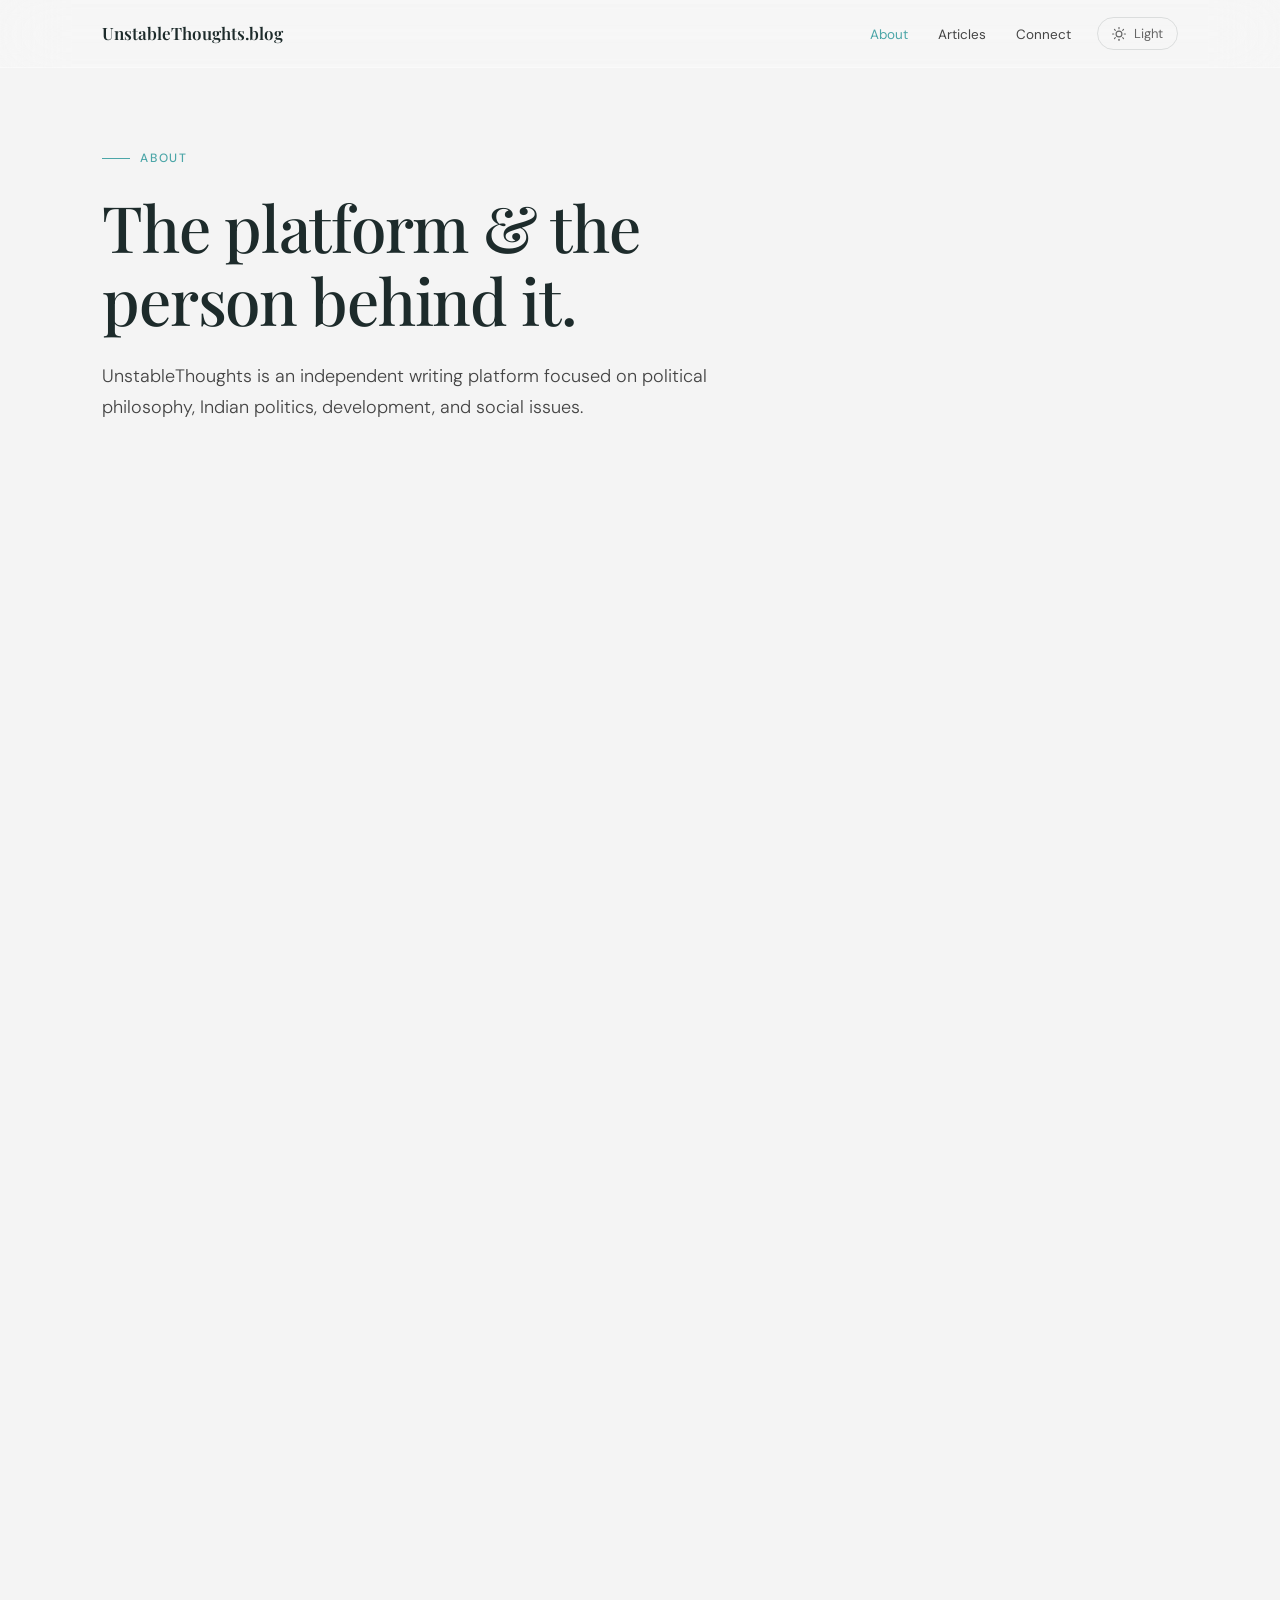
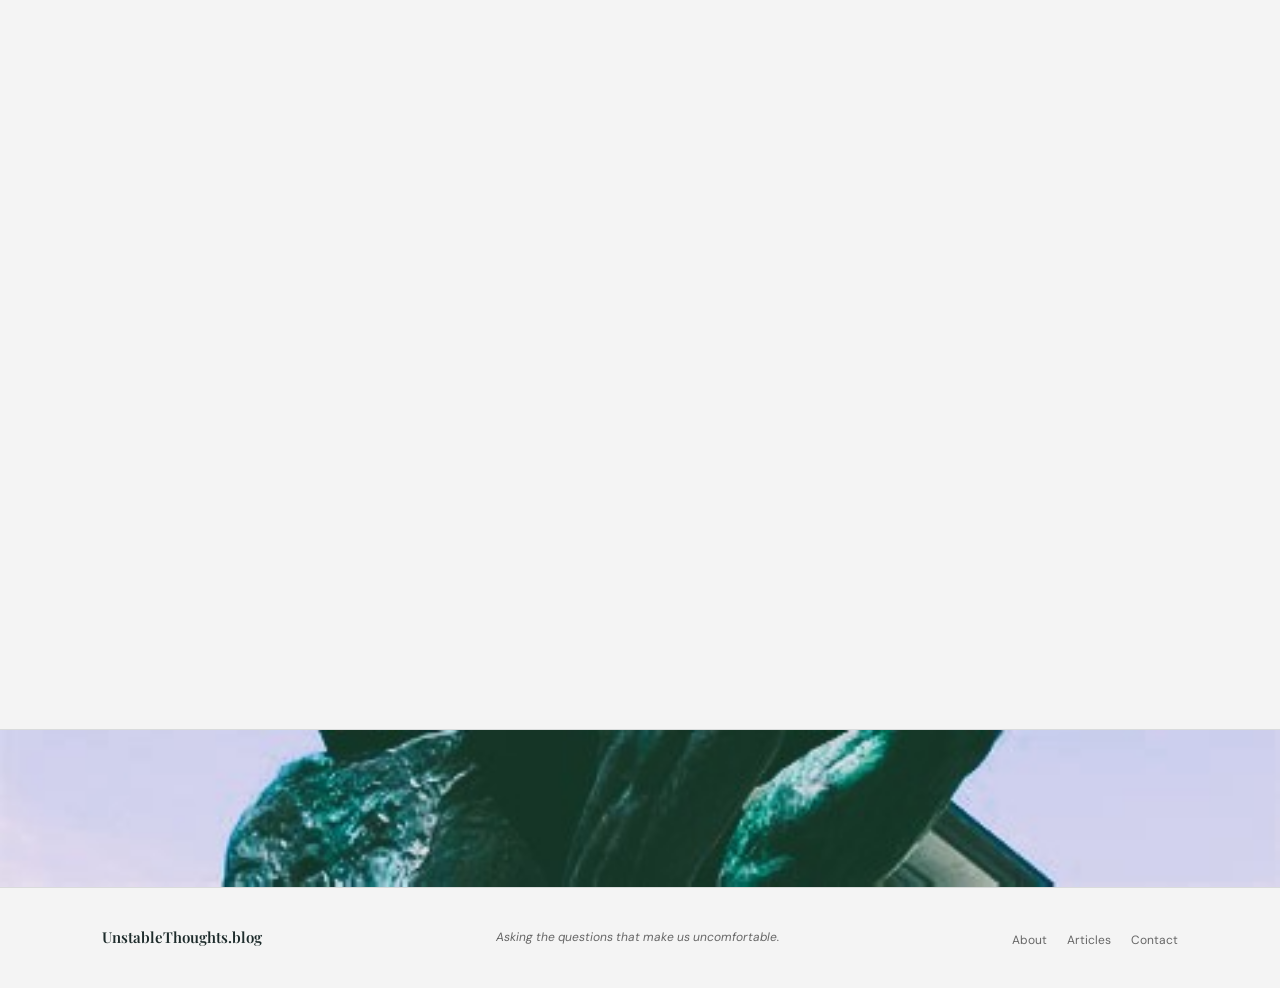
==== About-Untablethoughts-and-Author.html @ d15eb925 "Update About-Untablethoughts-and-Author.html" ====
<!DOCTYPE html>
<html lang="en" data-theme="light">
<head>
<meta charset="UTF-8">
<meta name="viewport" content="width=device-width, initial-scale=1.0">
<title>About — UnstableThoughts.blog</title>
<meta name="description" content="About UnstableThoughts — an independent writing platform focused on political philosophy, Indian politics, development, and social issues.">

<link rel="icon" href="logo.png" type="image/png">
<link rel="canonical" href="https://unstablethoughts.blog/About-Untablethoughts-and-Author" />

<link rel="preconnect" href="https://fonts.googleapis.com">
<link rel="preconnect" href="https://fonts.gstatic.com" crossorigin>
<link href="https://fonts.googleapis.com/css2?family=Playfair+Display:ital,wght@0,400;0,500;0,600;0,700;1,400;1,500&family=DM+Sans:wght@300;400;500&display=swap" rel="stylesheet">

<style>

/* ════════════════════════════════════════
   THEME VARIABLES
════════════════════════════════════════ */
:root, [data-theme="light"] {
  --bg:              #f4f4f4;
  --bg-nav:          rgba(255,255,255,0.2);
  --bg-nav-scrolled: rgba(15,30,30,0.85);
  --surface:         #ffffff;
  --surface2:        #eeeae3;
  --border:          rgba(255,255,255,0.4);
  --border-solid:    rgba(29,43,43,0.12);
  --text:            #1d2b2b;
  --text-mid:        #444;
  --text-muted:      #666;
  --article-text:    #2b3a3a;
  --toggle-bg:       #1d2b2b;
  --toggle-color:    #f4f4f4;
  --teal:            #4ca6a8;
  --teal-dim:        rgba(76,166,168,0.12);
  --card-bg:         #ffffff;
  --transition:      0.4s ease;
}

[data-theme="dark"] {
  --bg:              #0f1e1e;
  --bg-nav:          rgba(15,30,30,0.4);
  --bg-nav-scrolled: rgba(5,10,10,0.92);
  --surface:         #1a2e2e;
  --surface2:        #162525;
  --border:          rgba(255,255,255,0.08);
  --border-solid:    rgba(255,255,255,0.1);
  --text:            #e8e0d0;
  --text-mid:        #b0a898;
  --text-muted:      #8a9a9a;
  --article-text:    #d4ccc0;
  --toggle-bg:       #e8e0d0;
  --toggle-color:    #0f1e1e;
  --teal:            #5bbfc1;
  --teal-dim:        rgba(91,191,193,0.1);
  --card-bg:         #1a2e2e;
  --transition:      0.4s ease;
}

/* ════════════════════════════════════════
   RESET & BASE
════════════════════════════════════════ */
*, *::before, *::after { margin: 0; padding: 0; box-sizing: border-box; }
html { scroll-behavior: smooth; }

body {
  font-family: 'Playfair Display', Georgia, serif;
  background: var(--bg);
  color: var(--text);
  line-height: 1.8;
  transition: background var(--transition), color var(--transition);
  -webkit-font-smoothing: antialiased;
}

/* ════════════════════════════════════════
   HEADER
════════════════════════════════════════ */
header {
  width: 100%;
  padding: 0 8%;
  height: 68px;
  display: flex;
  justify-content: space-between;
  align-items: center;
  position: fixed;
  top: 0; left: 0;
  z-index: 1000;
  background: var(--bg-nav);
  backdrop-filter: blur(30px);
  -webkit-backdrop-filter: blur(30px);
  border-bottom: 1px solid var(--border);
  transition: background var(--transition), box-shadow var(--transition);
}

header.scrolled {
  background: var(--bg-nav-scrolled);
  box-shadow: 0 4px 30px rgba(0,0,0,0.15);
}
header.scrolled .logo            { color: #fff; }
header.scrolled .nav-link        { color: rgba(255,255,255,0.7); }
header.scrolled .nav-link:hover  { color: #fff; }
header.scrolled .btn-theme       { border-color: rgba(255,255,255,0.25); color: rgba(255,255,255,0.8); }
header.scrolled .btn-theme:hover { background: rgba(255,255,255,0.1); color: #fff; }
header.scrolled .menu-btn span   { background: #fff; }

.logo {
  font-family: 'Playfair Display', serif;
  font-size: 17px;
  font-weight: 600;
  color: var(--text);
  text-decoration: none;
  white-space: nowrap;
  flex-shrink: 0;
  transition: color var(--transition);
}

.nav-right {
  display: flex;
  align-items: center;
  gap: 4px;
}

.nav-links {
  display: flex;
  align-items: center;
  gap: 2px;
  list-style: none;
}
.nav-link {
  font-family: 'DM Sans', sans-serif;
  font-size: 13.5px;
  color: var(--text-mid);
  text-decoration: none;
  padding: 7px 14px;
  border-radius: 50px;
  transition: color 0.25s ease, background 0.25s ease;
  white-space: nowrap;
}
.nav-link:hover { color: var(--text); background: var(--teal-dim); }
.nav-link.active { color: var(--teal); }

/* Theme toggle */
.btn-theme {
  display: flex;
  align-items: center;
  gap: 8px;
  background: transparent;
  border: 1px solid var(--border-solid);
  border-radius: 50px;
  padding: 7px 14px;
  font-family: 'DM Sans', sans-serif;
  font-size: 13px;
  color: var(--text-muted);
  cursor: pointer;
  transition: background var(--transition), color var(--transition), border-color var(--transition);
  white-space: nowrap;
  user-select: none;
  margin-left: 8px;
}
.btn-theme:hover { background: var(--teal-dim); color: var(--text); }
.btn-theme svg { flex-shrink: 0; transition: transform 0.5s ease; }
[data-theme="dark"] .btn-theme svg { transform: rotate(180deg); }
.theme-lbl { display: none; }
@media (min-width: 520px) { .theme-lbl { display: inline; } }

/* Hamburger */
.menu-btn {
  display: none;
  width: 40px; height: 40px;
  border-radius: 50%;
  background: rgba(255,255,255,0.25);
  backdrop-filter: blur(20px);
  border: 1px solid var(--border);
  cursor: pointer;
  align-items: center;
  justify-content: center;
  flex-direction: column;
  gap: 5px;
  margin-left: 8px;
  transition: background 0.3s ease;
  flex-shrink: 0;
}
.menu-btn span {
  display: block;
  width: 18px; height: 1.5px;
  background: var(--text);
  transition: transform 0.35s ease, opacity 0.2s ease;
}
.menu-btn.active span:nth-child(1) { transform: translateY(6.5px) rotate(45deg); }
.menu-btn.active span:nth-child(2) { opacity: 0; }
.menu-btn.active span:nth-child(3) { transform: translateY(-6.5px) rotate(-45deg); }

.mobile-menu {
  position: fixed;
  top: 68px; left: 0; right: 0;
  background: var(--surface);
  border-bottom: 1px solid var(--border-solid);
  padding: 12px 8%;
  display: flex;
  flex-direction: column;
  gap: 2px;
  opacity: 0;
  pointer-events: none;
  transform: translateY(-8px);
  transition: opacity 0.28s ease, transform 0.28s ease;
  z-index: 999;
  box-shadow: 0 12px 40px rgba(0,0,0,0.1);
}
.mobile-menu.open { opacity: 1; pointer-events: all; transform: translateY(0); }
.mobile-menu a {
  font-family: 'DM Sans', sans-serif;
  font-size: 15px;
  color: var(--text);
  text-decoration: none;
  padding: 11px 14px;
  border-radius: 8px;
  transition: background 0.2s ease, color 0.2s ease;
}
.mobile-menu a:hover { background: var(--teal-dim); color: var(--teal); }

@media (max-width: 720px) {
  .nav-links { display: none; }
  .menu-btn  { display: flex; }
}

/* ════════════════════════════════════════
   READING PROGRESS
════════════════════════════════════════ */
.reading-progress {
  position: fixed;
  top: 68px; left: 0;
  height: 2px;
  width: 0%;
  background: var(--teal);
  z-index: 998;
  transition: width 0.1s linear;
}

/* ════════════════════════════════════════
   HERO / PAGE HEADER
════════════════════════════════════════ */
.page-hero {
  padding: calc(68px + 80px) 8% 70px;
  max-width: 860px;
  position: relative;
}

.page-eyebrow {
  font-family: 'DM Sans', sans-serif;
  font-size: 12px;
  font-weight: 500;
  letter-spacing: 0.14em;
  text-transform: uppercase;
  color: var(--teal);
  margin-bottom: 20px;
  display: flex;
  align-items: center;
  gap: 10px;
  opacity: 0;
  animation: fadeUp 0.6s ease forwards 0.05s;
}
.page-eyebrow::before {
  content: '';
  display: block;
  width: 28px; height: 1px;
  background: var(--teal);
}

.page-hero h1 {
  font-family: 'Playfair Display', serif;
  font-size: clamp(2.4rem, 5vw, 4rem);
  font-weight: 500;
  line-height: 1.15;
  letter-spacing: -0.02em;
  color: var(--text);
  margin-bottom: 24px;
  opacity: 0;
  animation: fadeUp 0.6s ease forwards 0.15s;
}

.page-hero .lead {
  font-family: 'DM Sans', sans-serif;
  font-size: 18px;
  font-weight: 300;
  color: var(--text-mid);
  line-height: 1.75;
  max-width: 640px;
  opacity: 0;
  animation: fadeUp 0.6s ease forwards 0.25s;
}

/* ════════════════════════════════════════
   CONTENT BODY
════════════════════════════════════════ */
.content {
  max-width: 860px;
  padding: 0 8% 100px;
}

/* Section blocks */
.about-section {
  padding: 52px 0;
  border-top: 1px solid var(--border-solid);
}
.about-section:first-child { border-top: none; }

.section-label {
  font-family: 'DM Sans', sans-serif;
  font-size: 11px;
  font-weight: 500;
  letter-spacing: 0.14em;
  text-transform: uppercase;
  color: var(--teal);
  margin-bottom: 18px;
  display: flex;
  align-items: center;
  gap: 8px;
}
.section-label::before {
  content: '';
  display: block;
  width: 16px; height: 1px;
  background: var(--teal);
}

.about-section h2 {
  font-family: 'Playfair Display', serif;
  font-size: clamp(1.5rem, 2.8vw, 2rem);
  font-weight: 500;
  letter-spacing: -0.01em;
  color: var(--text);
  margin-bottom: 20px;
  line-height: 1.25;
}

.about-section p {
  font-family: 'Times New Roman', Times, serif;
  font-size: 19px;
  color: var(--article-text);
  line-height: 1.9;
  margin-bottom: 18px;
  letter-spacing: 0.2px;
  transition: color var(--transition);
}
.about-section p:last-child { margin-bottom: 0; }

.about-section p strong {
  font-family: 'Playfair Display', serif;
  font-weight: 600;
  color: var(--text);
}

/* Drop cap on first paragraph of first section */
.drop-cap::first-letter {
  font-family: 'Playfair Display', serif;
  font-size: 4.2rem;
  font-weight: 600;
  float: left;
  line-height: 0.78;
  padding-right: 10px;
  padding-top: 6px;
  color: var(--teal);
}

/* Pull quote */
.pull-quote {
  border-left: 3px solid var(--teal);
  margin: 32px 0;
  padding: 16px 0 16px 28px;
}
.pull-quote p {
  font-family: 'Playfair Display', serif !important;
  font-size: 1.25rem !important;
  font-style: italic;
  color: var(--text) !important;
  margin-bottom: 0 !important;
  line-height: 1.6 !important;
}

/* Closing signature */
.signature {
  margin-top: 40px;
  padding-top: 28px;
  border-top: 1px solid var(--border-solid);
  font-family: 'Playfair Display', serif;
  font-size: 1.15rem;
  font-weight: 600;
  color: var(--text);
  letter-spacing: 0.02em;
}

/* Email block */
.email-block {
  margin-top: 32px;
  padding: 28px 32px;
  background: var(--card-bg);
  border-radius: 8px;
  border: 1px solid var(--border-solid);
  display: flex;
  align-items: center;
  gap: 20px;
  flex-wrap: wrap;
  transition: background var(--transition), border-color var(--transition);
}
.email-icon {
  width: 44px; height: 44px;
  border-radius: 50%;
  background: var(--teal-dim);
  display: flex; align-items: center; justify-content: center;
  flex-shrink: 0;
  color: var(--teal);
}
.email-text {
  flex: 1;
}
.email-text p {
  font-family: 'DM Sans', sans-serif !important;
  font-size: 14px !important;
  color: var(--text-muted) !important;
  line-height: 1.5 !important;
  margin-bottom: 4px !important;
  letter-spacing: 0 !important;
}
.email-text a {
  font-family: 'DM Sans', sans-serif;
  font-size: 15px;
  font-weight: 500;
  color: var(--teal);
  text-decoration: none;
  transition: opacity 0.2s ease;
}
.email-text a:hover { opacity: 0.75; }

/* ════════════════════════════════════════
   BOTTOM IMAGE
════════════════════════════════════════ */
.image-section {
  border-top: 1px solid var(--border-solid);
}
.image-section img {
  width: 100%;
  display: block;
}

/* ════════════════════════════════════════
   FOOTER
════════════════════════════════════════ */
footer {
  padding: 36px 8%;
  border-top: 1px solid var(--border-solid);
  display: flex;
  justify-content: space-between;
  align-items: center;
  flex-wrap: wrap;
  gap: 16px;
}
.footer-logo {
  font-family: 'Playfair Display', serif;
  font-size: 15px;
  font-weight: 600;
  color: var(--text);
}
.footer-text {
  font-family: 'DM Sans', sans-serif;
  font-size: 12px;
  color: var(--text-muted);
  font-style: italic;
}
.footer-nav {
  display: flex;
  gap: 20px;
  list-style: none;
}
.footer-nav a {
  font-family: 'DM Sans', sans-serif;
  font-size: 12px;
  color: var(--text-muted);
  text-decoration: none;
  transition: color 0.2s ease;
}
.footer-nav a:hover { color: var(--teal); }

/* ════════════════════════════════════════
   ANIMATIONS
════════════════════════════════════════ */
@keyframes fadeUp {
  from { opacity: 0; transform: translateY(18px); }
  to   { opacity: 1; transform: translateY(0); }
}
.reveal {
  opacity: 0;
  transform: translateY(22px);
  transition: opacity 0.6s ease, transform 0.6s ease;
}
.reveal.visible {
  opacity: 1;
  transform: translateY(0);
}

/* ════════════════════════════════════════
   RESPONSIVE
════════════════════════════════════════ */
@media (max-width: 640px) {
  header { padding: 0 5%; height: 60px; }
  .mobile-menu { top: 60px; padding: 10px 5%; }
  .reading-progress { top: 60px; }

  .page-hero { padding: calc(60px + 60px) 5% 50px; }
  .page-hero h1 { font-size: 2rem; }
  .page-hero .lead { font-size: 16px; }

  .content { padding: 0 5% 80px; }
  .about-section { padding: 40px 0; }
  .about-section h2 { font-size: 1.4rem; }
  .about-section p { font-size: 17px; }
  .drop-cap::first-letter { font-size: 3.2rem; }

  .email-block { padding: 20px; gap: 14px; }
  .pull-quote { padding-left: 18px; }

  footer {
    padding: 28px 5%;
    flex-direction: column;
    text-align: center;
    gap: 12px;
  }
  .footer-nav { justify-content: center; }
}

@media (max-width: 380px) {
  .page-hero h1 { font-size: 1.7rem; }
  .logo { font-size: 14px; }
}
</style>
</head>
<body>

<!-- Reading Progress -->
<div class="reading-progress" id="readingProgress"></div>

<!-- ═══ HEADER ═══ -->
<header id="navbar">
  <a href="/" class="logo">UnstableThoughts.blog</a>

  <div class="nav-right">
    <ul class="nav-links">
      <li><a href="About-Untablethoughts-and-Author" class="nav-link active">About</a></li>
      <li><a href="Unstablethoughts-Article-library" class="nav-link">Articles</a></li>
      <li><a href="/#connect" class="nav-link">Connect</a></li>
    </ul>

    <button class="btn-theme" id="darkToggle" aria-label="Toggle theme">
      <svg id="themeIcon" width="14" height="14" viewBox="0 0 24 24" fill="none" stroke="currentColor" stroke-width="2" stroke-linecap="round" stroke-linejoin="round">
        <circle cx="12" cy="12" r="5"/>
        <line x1="12" y1="1" x2="12" y2="3"/><line x1="12" y1="21" x2="12" y2="23"/>
        <line x1="4.22" y1="4.22" x2="5.64" y2="5.64"/><line x1="18.36" y1="18.36" x2="19.78" y2="19.78"/>
        <line x1="1" y1="12" x2="3" y2="12"/><line x1="21" y1="12" x2="23" y2="12"/>
        <line x1="4.22" y1="19.78" x2="5.64" y2="18.36"/><line x1="18.36" y1="5.64" x2="19.78" y2="4.22"/>
      </svg>
      <span class="theme-lbl" id="themeLabel">Light</span>
    </button>

    <div class="menu-btn" id="menuBtn" onclick="toggleMenu()" role="button" aria-label="Open menu">
      <span></span><span></span><span></span>
    </div>
  </div>
</header>

<!-- Mobile nav -->
<nav class="mobile-menu" id="mobileMenu">
  <a href="About-Untablethoughts-and-Author" onclick="closeMenu()">About</a>
  <a href="Unstablethoughts-Article-library" onclick="closeMenu()">Articles</a>
  <a href="/#connect" onclick="closeMenu()">Connect</a>
</nav>

<!-- ═══ PAGE HERO ═══ -->
<section class="page-hero">
  <span class="page-eyebrow">About</span>
  <h1>The platform &amp; the person behind it.</h1>
  <p class="lead">UnstableThoughts is an independent writing platform focused on political philosophy, Indian politics, development, and social issues.</p>
</section>

<!-- ═══ CONTENT ═══ -->
<div class="content">

  <!-- About the platform -->
  <div class="about-section reveal">
    <div class="section-label">The Platform</div>
    <h2>About UnstableThoughts</h2>
    <p class="drop-cap">UnstableThoughts is an independent writing platform focused on political philosophy, Indian politics, development, and social issues. It values slow thinking, honest doubt, and perspectives that evolve rather than remain fixed.</p>

    <div class="pull-quote">
      <p>Because ideas should never become inflexible. Here, instability represents intellectual honesty, openness, and continuous growth.</p>
    </div>

    <p>The name says it all. "Unstable" is not a flaw — it is a feature. Fixed ideas are fragile. Ideas that can be questioned, challenged, and rebuilt are the ones worth holding.</p>
  </div>

  <!-- About the author -->
  <div class="about-section reveal">
    <div class="section-label">The Author</div>
    <h2>Hi, I am Abin.</h2>
    <p>On this website, I explore insights into political philosophy, Indian politics, development, and social issues.</p>
    <p>Read with an open mind and form your own understanding of the truth. There are many things in our country that need to change in order for us to grow.</p>
    <p>I am an Indian who wants to see India become a developed nation and a better place to live.</p>
    <p>I assure you that the writing here is not biased toward any individual, political party, or organization.</p>
    <p>The goal is simple: to create a meaningful impact through honest and thoughtful writing.</p>
    <div class="signature">Jai Hind 🇮🇳</div>
  </div>

  <!-- Contact -->
  <div class="about-section reveal">
    <div class="section-label">Get in Touch</div>
    <h2>Want to connect or contribute?</h2>
    <p>For more information, or if you'd like to be part of UnstableThoughts, feel free to reach out. All conversations are welcome.</p>
    <div class="email-block">
      <div class="email-icon">
        <svg width="20" height="20" viewBox="0 0 24 24" fill="none" stroke="currentColor" stroke-width="2" stroke-linecap="round" stroke-linejoin="round">
          <path d="M4 4h16c1.1 0 2 .9 2 2v12c0 1.1-.9 2-2 2H4c-1.1 0-2-.9-2-2V6c0-1.1.9-2 2-2z"/>
          <polyline points="22,6 12,13 2,6"/>
        </svg>
      </div>
      <div class="email-text">
        <p>Reach out at</p>
        <a href="mailto:unstablethoughtsindia@gmail.com">unstablethoughtsindia@gmail.com</a>
      </div>
    </div>
  </div>

</div>

<!-- ═══ BOTTOM IMAGE ═══ -->
<section class="image-section">
  <img src="unstableThoughts-image2.jpg" alt="UnstableThoughts">
</section>

<!-- ═══ FOOTER ═══ -->
<footer>
  <div class="footer-logo">UnstableThoughts.blog</div>
  <p class="footer-text">Asking the questions that make us uncomfortable.</p>
  <ul class="footer-nav">
    <li><a href="About-Untablethoughts-and-Author">About</a></li>
    <li><a href="Unstablethoughts-Article-library">Articles</a></li>
    <li><a href="mailto:unstablethoughtsindia@gmail.com">Contact</a></li>
  </ul>
</footer>

<script>
/* ── Theme ── */
const html       = document.documentElement;
const themeIcon  = document.getElementById('themeIcon');
const themeLabel = document.getElementById('themeLabel');

const SUN  = `<circle cx="12" cy="12" r="5"/><line x1="12" y1="1" x2="12" y2="3"/><line x1="12" y1="21" x2="12" y2="23"/><line x1="4.22" y1="4.22" x2="5.64" y2="5.64"/><line x1="18.36" y1="18.36" x2="19.78" y2="19.78"/><line x1="1" y1="12" x2="3" y2="12"/><line x1="21" y1="12" x2="23" y2="12"/><line x1="4.22" y1="19.78" x2="5.64" y2="18.36"/><line x1="18.36" y1="5.64" x2="19.78" y2="4.22"/>`;
const MOON = `<path d="M21 12.79A9 9 0 1 1 11.21 3 7 7 0 0 0 21 12.79z"/>`;

function setTheme(t) {
  html.setAttribute('data-theme', t);
  localStorage.setItem('theme', t);
  themeIcon.innerHTML = t === 'dark' ? SUN : MOON;
  themeLabel.textContent = t === 'dark' ? 'Dark' : 'Light';
}
document.getElementById('darkToggle').addEventListener('click', () => {
  setTheme(html.getAttribute('data-theme') === 'dark' ? 'light' : 'dark');
});
setTheme(localStorage.getItem('theme') || 'light');

/* ── Scroll ── */
const navbar   = document.getElementById('navbar');
const progress = document.getElementById('readingProgress');
window.addEventListener('scroll', () => {
  const
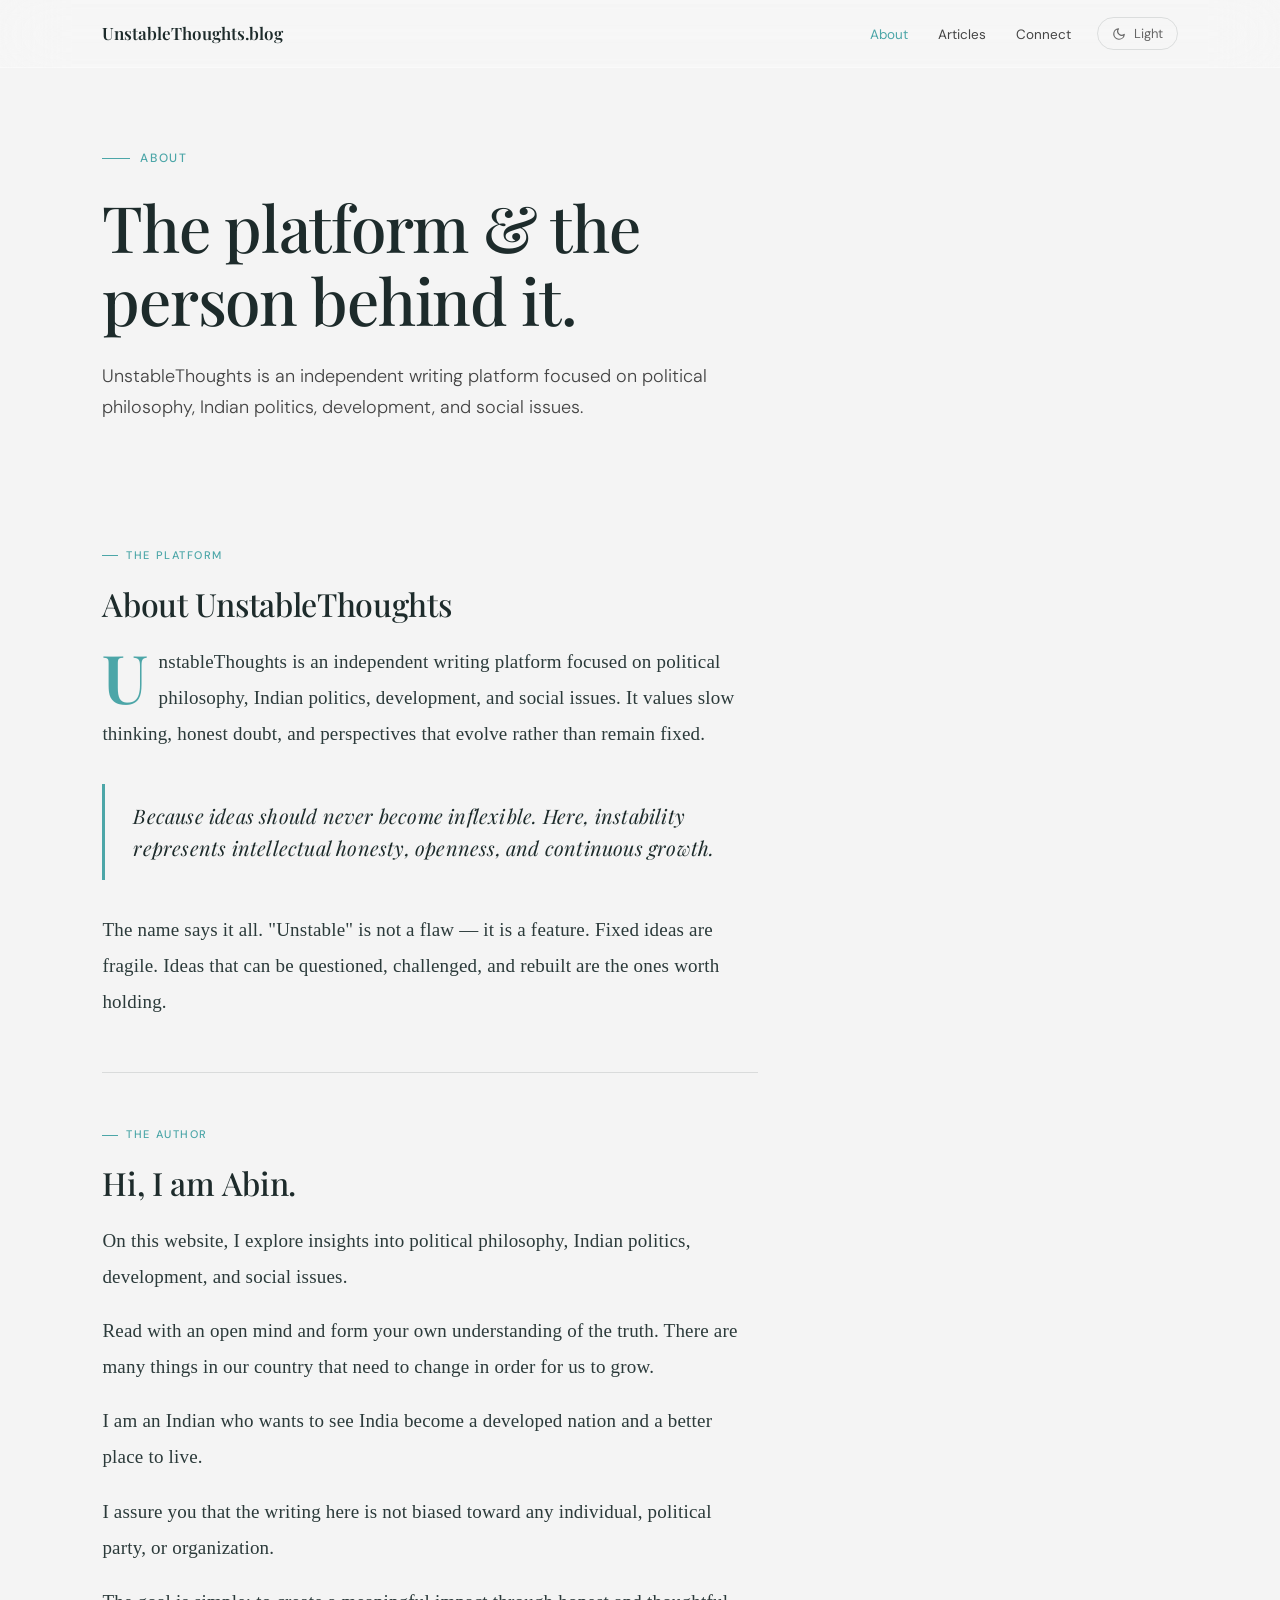
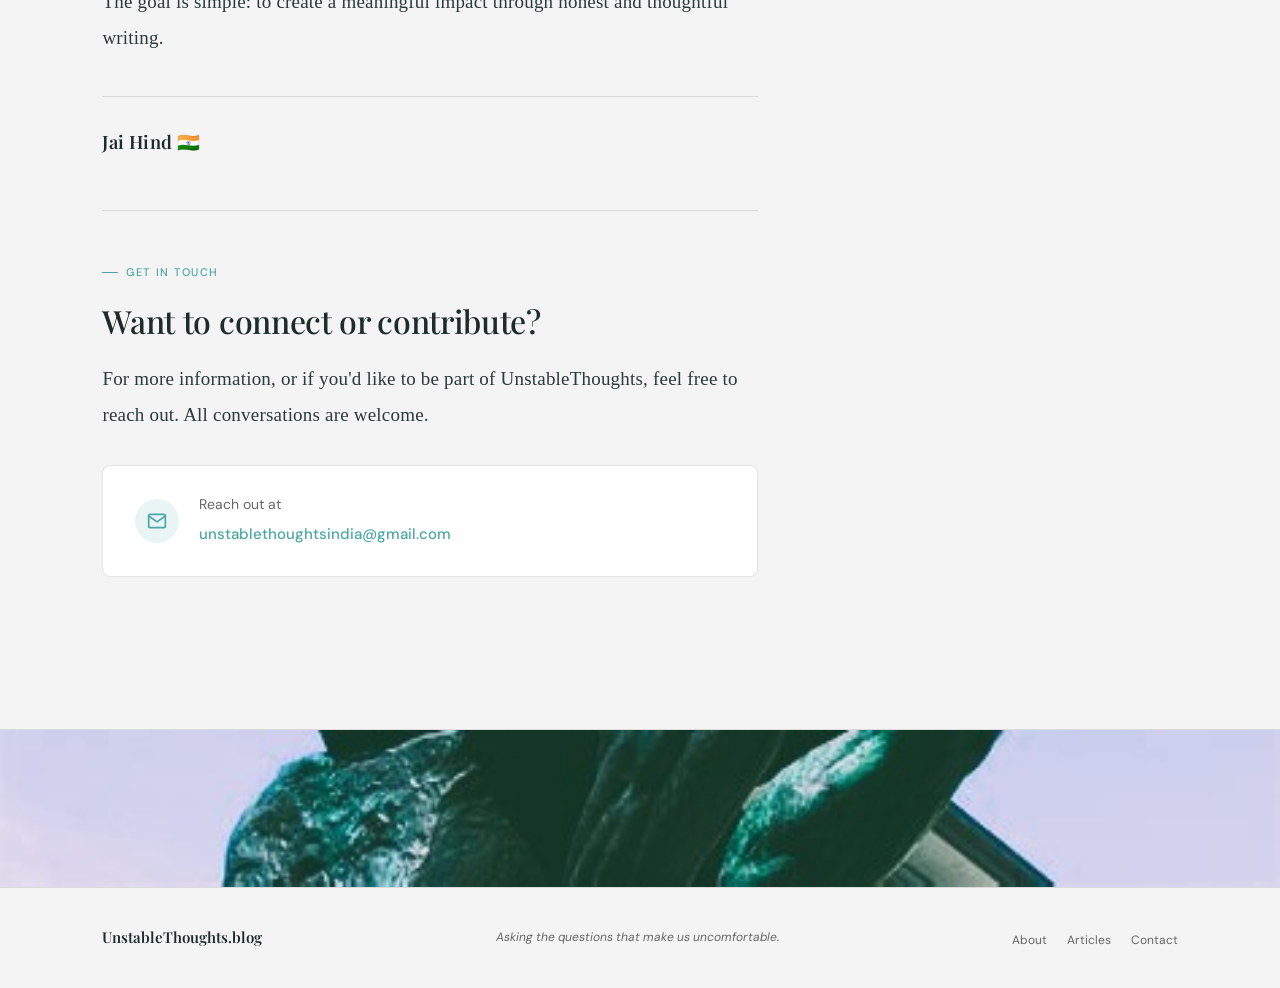
==== commit 74a6c9e2: "Update About-Untablethoughts-and-Author.html" ====
--- a/About-Untablethoughts-and-Author.html
+++ b/About-Untablethoughts-and-Author.html
@@ -7,7 +7,7 @@
 <meta name="description" content="About UnstableThoughts — an independent writing platform focused on political philosophy, Indian politics, development, and social issues.">
 
 <link rel="icon" href="logo.png" type="image/png">
-<link rel="canonical" href="https://unstablethoughts.blog/About-Untablethoughts-and-Author" />
+<link rel="canonical" href="https://unstablethoughts.blog/About-Unstablethoughts-and-Author" />
 
 <link rel="preconnect" href="https://fonts.googleapis.com">
 <link rel="preconnect" href="https://fonts.gstatic.com" crossorigin>
@@ -536,28 +536,21 @@
 </head>
 <body>
 
-<!-- Reading Progress -->
 <div class="reading-progress" id="readingProgress"></div>
 
-<!-- ═══ HEADER ═══ -->
 <header id="navbar">
   <a href="/" class="logo">UnstableThoughts.blog</a>
 
   <div class="nav-right">
     <ul class="nav-links">
-      <li><a href="About-Untablethoughts-and-Author" class="nav-link active">About</a></li>
+      <li><a href="About-Unstablethoughts-and-Author" class="nav-link active">About</a></li>
       <li><a href="Unstablethoughts-Article-library" class="nav-link">Articles</a></li>
       <li><a href="/#connect" class="nav-link">Connect</a></li>
     </ul>
 
     <button class="btn-theme" id="darkToggle" aria-label="Toggle theme">
       <svg id="themeIcon" width="14" height="14" viewBox="0 0 24 24" fill="none" stroke="currentColor" stroke-width="2" stroke-linecap="round" stroke-linejoin="round">
-        <circle cx="12" cy="12" r="5"/>
-        <line x1="12" y1="1" x2="12" y2="3"/><line x1="12" y1="21" x2="12" y2="23"/>
-        <line x1="4.22" y1="4.22" x2="5.64" y2="5.64"/><line x1="18.36" y1="18.36" x2="19.78" y2="19.78"/>
-        <line x1="1" y1="12" x2="3" y2="12"/><line x1="21" y1="12" x2="23" y2="12"/>
-        <line x1="4.22" y1="19.78" x2="5.64" y2="18.36"/><line x1="18.36" y1="5.64" x2="19.78" y2="4.22"/>
-      </svg>
+        </svg>
       <span class="theme-lbl" id="themeLabel">Light</span>
     </button>
 
@@ -567,24 +560,20 @@
   </div>
 </header>
 
-<!-- Mobile nav -->
 <nav class="mobile-menu" id="mobileMenu">
-  <a href="About-Untablethoughts-and-Author" onclick="closeMenu()">About</a>
+  <a href="About-Unstablethoughts-and-Author" onclick="closeMenu()">About</a>
   <a href="Unstablethoughts-Article-library" onclick="closeMenu()">Articles</a>
   <a href="/#connect" onclick="closeMenu()">Connect</a>
 </nav>
 
-<!-- ═══ PAGE HERO ═══ -->
 <section class="page-hero">
   <span class="page-eyebrow">About</span>
   <h1>The platform &amp; the person behind it.</h1>
   <p class="lead">UnstableThoughts is an independent writing platform focused on political philosophy, Indian politics, development, and social issues.</p>
 </section>
 
-<!-- ═══ CONTENT ═══ -->
 <div class="content">
 
-  <!-- About the platform -->
   <div class="about-section reveal">
     <div class="section-label">The Platform</div>
     <h2>About UnstableThoughts</h2>
@@ -597,7 +586,6 @@
     <p>The name says it all. "Unstable" is not a flaw — it is a feature. Fixed ideas are fragile. Ideas that can be questioned, challenged, and rebuilt are the ones worth holding.</p>
   </div>
 
-  <!-- About the author -->
   <div class="about-section reveal">
     <div class="section-label">The Author</div>
     <h2>Hi, I am Abin.</h2>
@@ -609,7 +597,6 @@
     <div class="signature">Jai Hind 🇮🇳</div>
   </div>
 
-  <!-- Contact -->
   <div class="about-section reveal">
     <div class="section-label">Get in Touch</div>
     <h2>Want to connect or contribute?</h2>
@@ -630,24 +617,22 @@
 
 </div>
 
-<!-- ═══ BOTTOM IMAGE ═══ -->
 <section class="image-section">
   <img src="unstableThoughts-image2.jpg" alt="UnstableThoughts">
 </section>
 
-<!-- ═══ FOOTER ═══ -->
 <footer>
   <div class="footer-logo">UnstableThoughts.blog</div>
   <p class="footer-text">Asking the questions that make us uncomfortable.</p>
   <ul class="footer-nav">
-    <li><a href="About-Untablethoughts-and-Author">About</a></li>
+    <li><a href="About-Unstablethoughts-and-Author">About</a></li>
     <li><a href="Unstablethoughts-Article-library">Articles</a></li>
     <li><a href="mailto:unstablethoughtsindia@gmail.com">Contact</a></li>
   </ul>
 </footer>
 
 <script>
-/* ── Theme ── */
+/* ── Theme Logic ── */
 const html       = document.documentElement;
 const themeIcon  = document.getElementById('themeIcon');
 const themeLabel = document.getElementById('themeLabel');
@@ -661,13 +646,48 @@
   themeIcon.innerHTML = t === 'dark' ? SUN : MOON;
   themeLabel.textContent = t === 'dark' ? 'Dark' : 'Light';
 }
+
 document.getElementById('darkToggle').addEventListener('click', () => {
   setTheme(html.getAttribute('data-theme') === 'dark' ? 'light' : 'dark');
 });
+
+// Initialize theme
 setTheme(localStorage.getItem('theme') || 'light');
 
-/* ── Scroll ── */
+/* ── Scroll & Navbar ── */
 const navbar   = document.getElementById('navbar');
 const progress = document.getElementById('readingProgress');
 window.addEventListener('scroll', () => {
-  const 
+  const st = document.documentElement.scrollTop;
+  const sh = document.documentElement.scrollHeight - document.documentElement.clientHeight;
+  progress.style.width = (sh > 0 ? (st / sh) * 100 : 0) + '%';
+  navbar.classList.toggle('scrolled', st > 50);
+});
+
+/* ── Mobile Menu ── */
+function toggleMenu() {
+  document.getElementById('mobileMenu').classList.toggle('open');
+  document.getElementById('menuBtn').classList.toggle('active');
+}
+function closeMenu() {
+  document.getElementById('mobileMenu').classList.remove('open');
+  document.getElementById('menuBtn').classList.remove('active');
+}
+document.addEventListener('click', e => {
+  if (!e.target.closest('#menuBtn') && !e.target.closest('#mobileMenu')) closeMenu();
+});
+
+/* ── Scroll Reveal ── */
+const observer = new IntersectionObserver(entries => {
+  entries.forEach(e => {
+    if (e.isIntersecting) { 
+      e.target.classList.add('visible'); 
+      observer.unobserve(e.target); 
+    }
+  });
+}, { threshold: 0.1 });
+
+document.querySelectorAll('.reveal').forEach(el => observer.observe(el));
+</script>
+</body>
+</html>
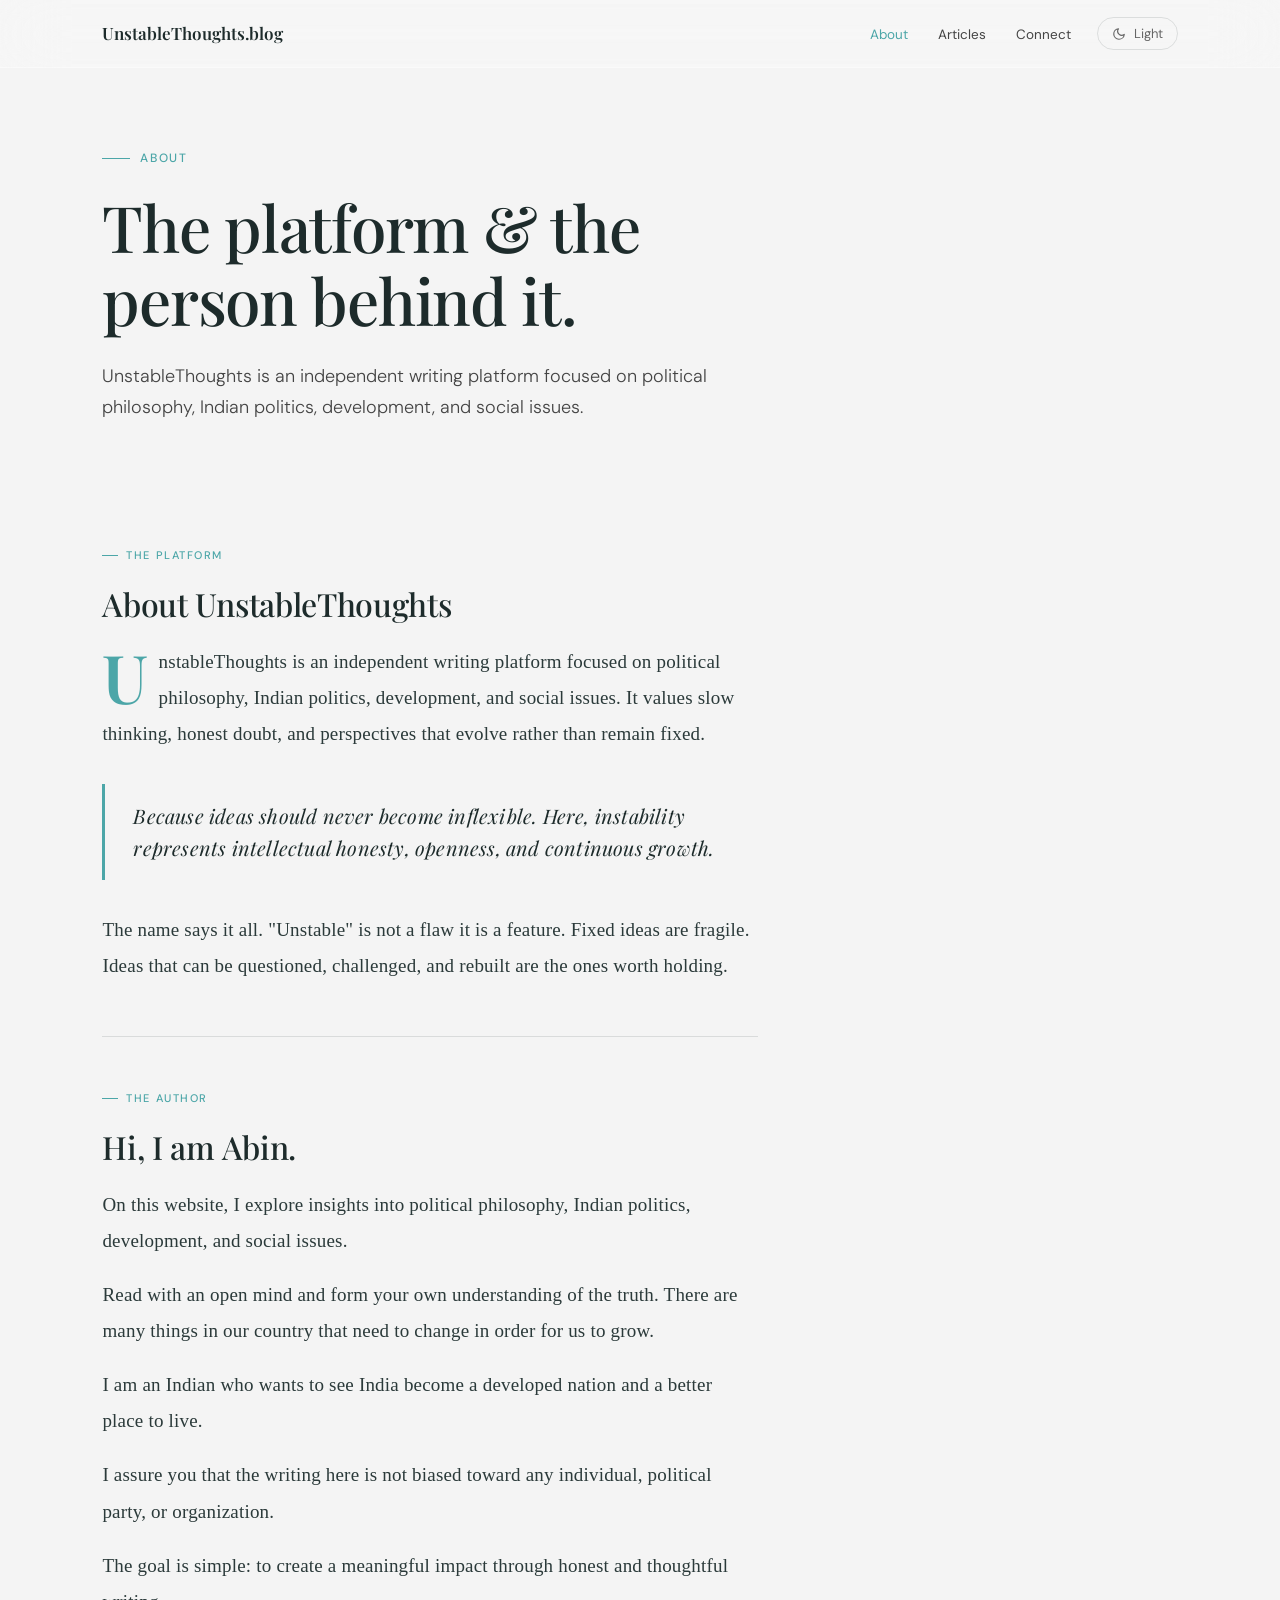
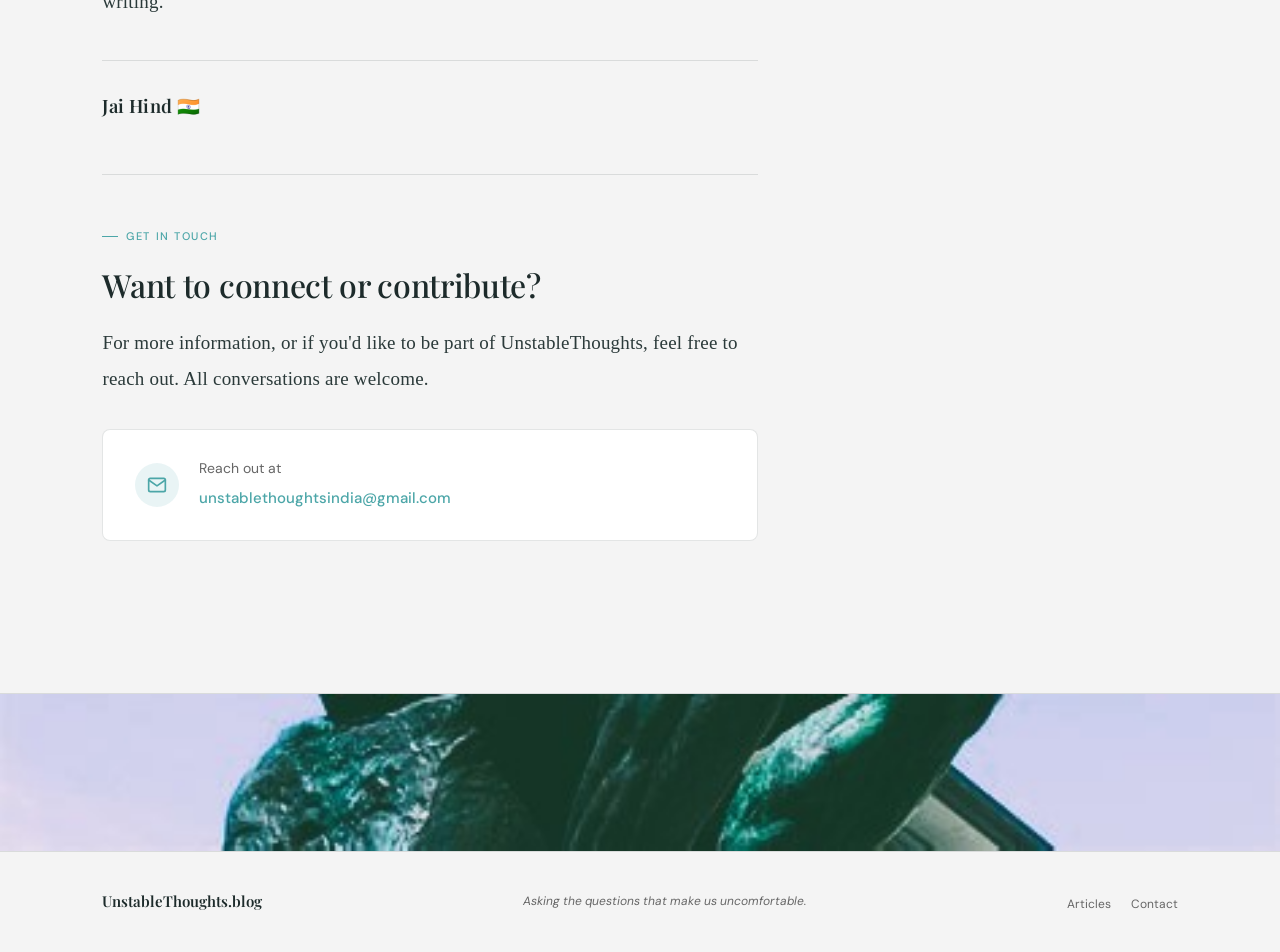
==== commit 4a539354: "Update About-Untablethoughts-and-Author.html" ====
--- a/About-Untablethoughts-and-Author.html
+++ b/About-Untablethoughts-and-Author.html
@@ -561,7 +561,6 @@
 </header>
 
 <nav class="mobile-menu" id="mobileMenu">
-  <a href="About-Unstablethoughts-and-Author" onclick="closeMenu()">About</a>
   <a href="Unstablethoughts-Article-library" onclick="closeMenu()">Articles</a>
   <a href="/#connect" onclick="closeMenu()">Connect</a>
 </nav>
@@ -583,7 +582,7 @@
       <p>Because ideas should never become inflexible. Here, instability represents intellectual honesty, openness, and continuous growth.</p>
     </div>
 
-    <p>The name says it all. "Unstable" is not a flaw — it is a feature. Fixed ideas are fragile. Ideas that can be questioned, challenged, and rebuilt are the ones worth holding.</p>
+    <p>The name says it all. "Unstable" is not a flaw  it is a feature. Fixed ideas are fragile. Ideas that can be questioned, challenged, and rebuilt are the ones worth holding.</p>
   </div>
 
   <div class="about-section reveal">
@@ -625,7 +624,6 @@
   <div class="footer-logo">UnstableThoughts.blog</div>
   <p class="footer-text">Asking the questions that make us uncomfortable.</p>
   <ul class="footer-nav">
-    <li><a href="About-Unstablethoughts-and-Author">About</a></li>
     <li><a href="Unstablethoughts-Article-library">Articles</a></li>
     <li><a href="mailto:unstablethoughtsindia@gmail.com">Contact</a></li>
   </ul>
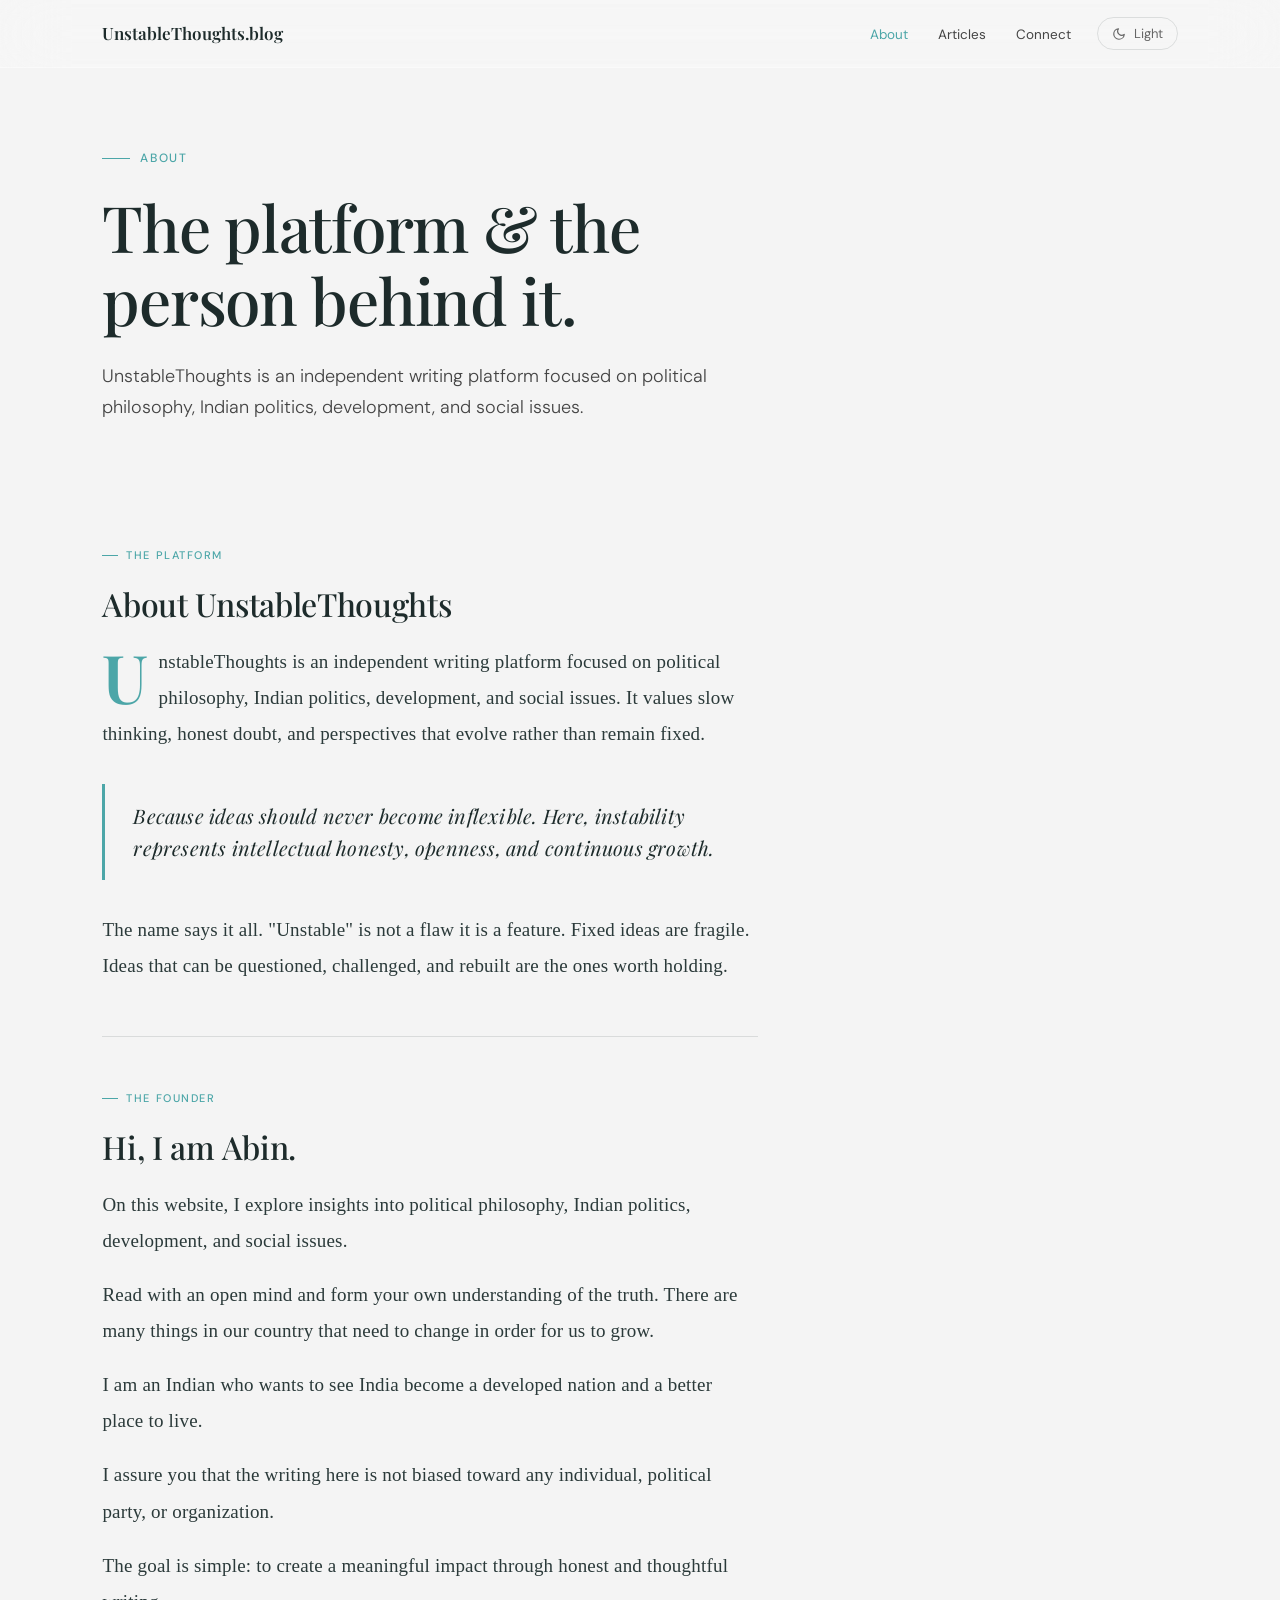
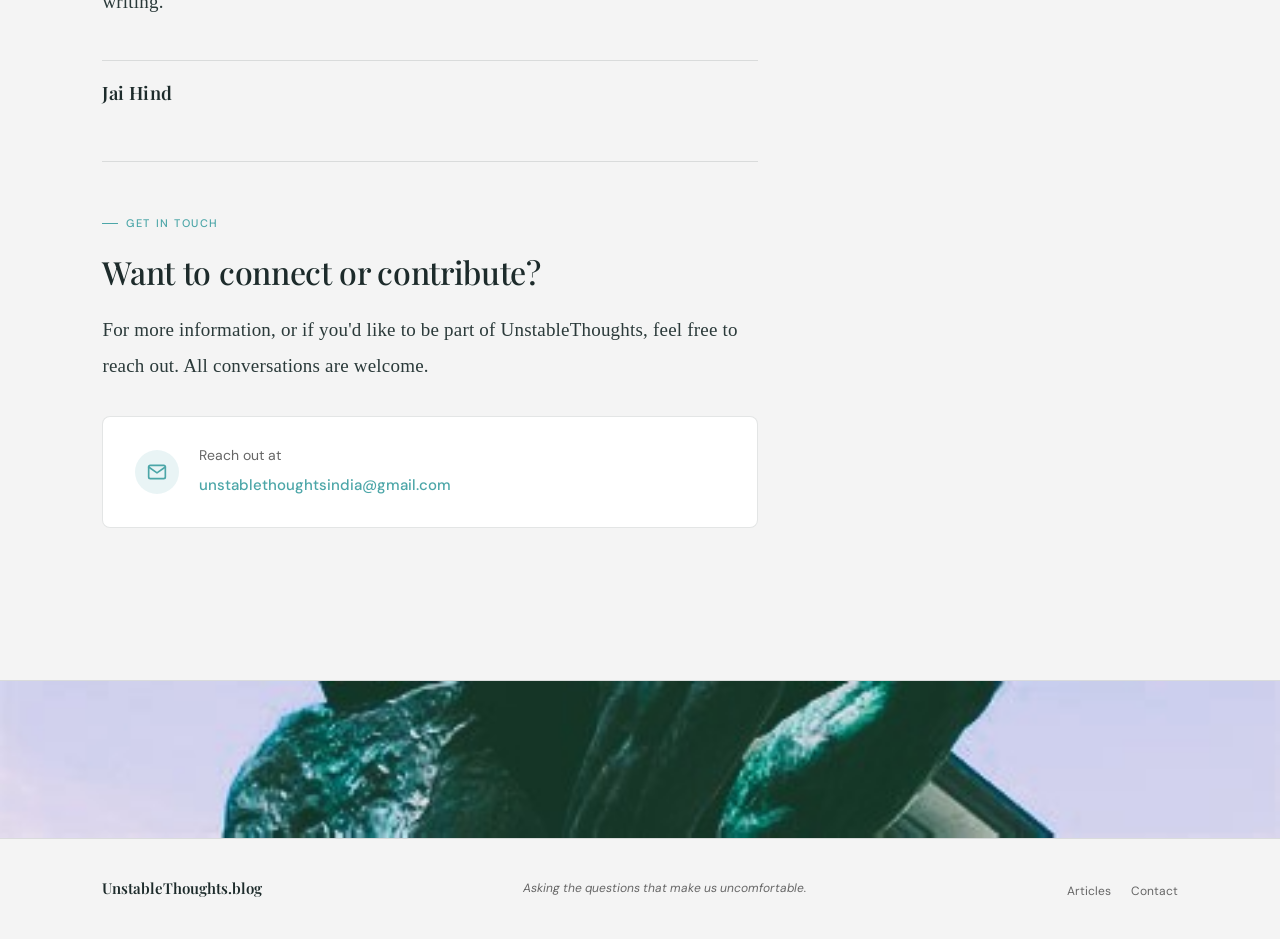
==== commit 38c084a9: "Update About-Untablethoughts-and-Author.html" ====
--- a/About-Untablethoughts-and-Author.html
+++ b/About-Untablethoughts-and-Author.html
@@ -381,7 +381,7 @@
 /* Closing signature */
 .signature {
   margin-top: 40px;
-  padding-top: 28px;
+  padding-top: 15px;
   border-top: 1px solid var(--border-solid);
   font-family: 'Playfair Display', serif;
   font-size: 1.15rem;
@@ -586,14 +586,14 @@
   </div>
 
   <div class="about-section reveal">
-    <div class="section-label">The Author</div>
+    <div class="section-label">The Founder</div>
     <h2>Hi, I am Abin.</h2>
     <p>On this website, I explore insights into political philosophy, Indian politics, development, and social issues.</p>
     <p>Read with an open mind and form your own understanding of the truth. There are many things in our country that need to change in order for us to grow.</p>
     <p>I am an Indian who wants to see India become a developed nation and a better place to live.</p>
     <p>I assure you that the writing here is not biased toward any individual, political party, or organization.</p>
     <p>The goal is simple: to create a meaningful impact through honest and thoughtful writing.</p>
-    <div class="signature">Jai Hind 🇮🇳</div>
+    <div class="signature">Jai Hind</div>
   </div>
 
   <div class="about-section reveal">
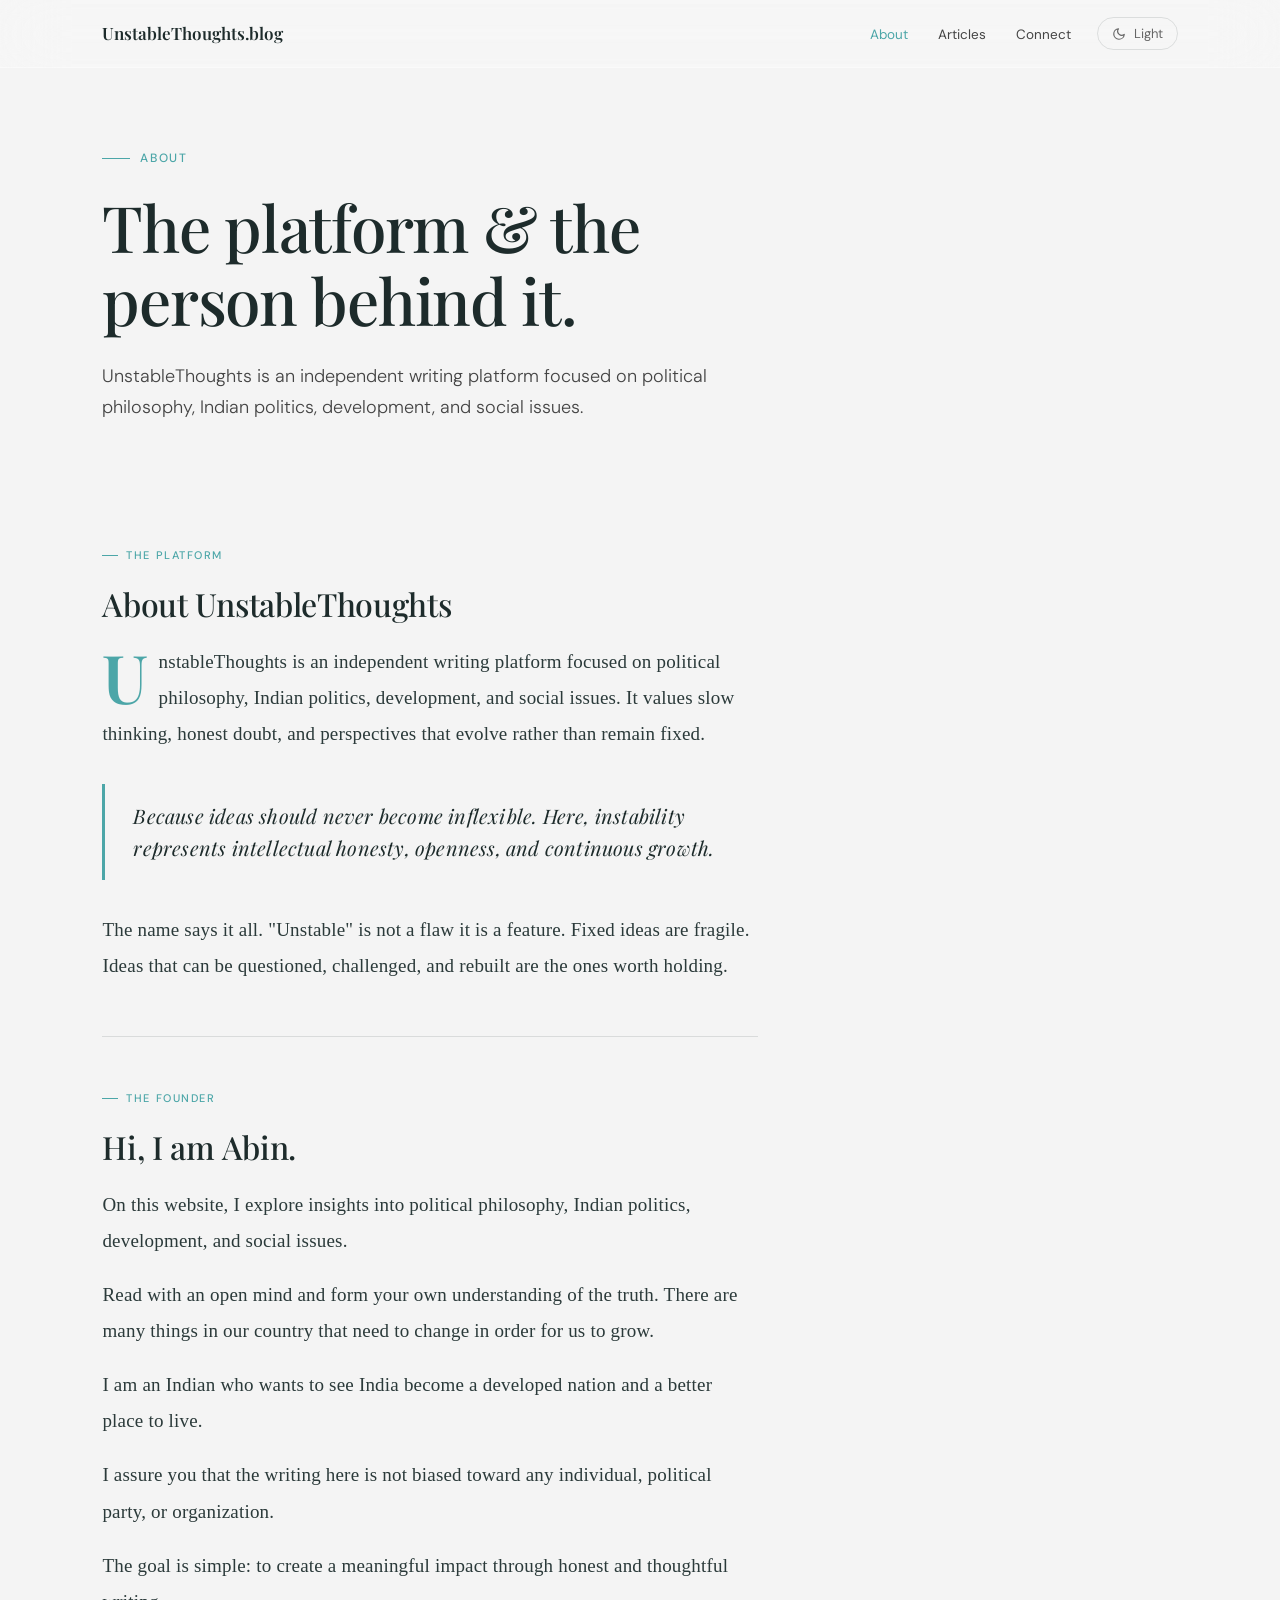
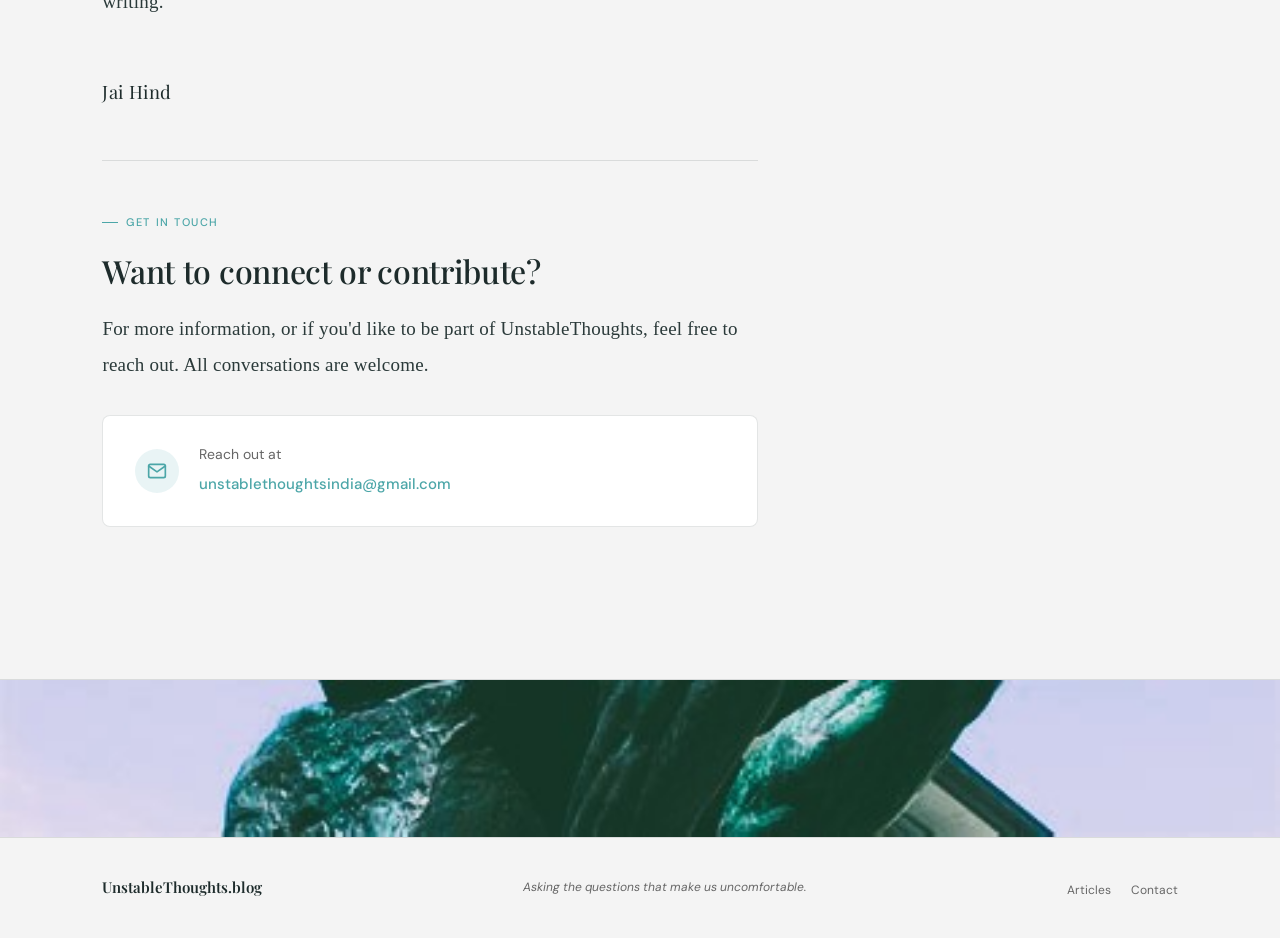
==== commit 620d5d80: "Update About-Untablethoughts-and-Author.html" ====
--- a/About-Untablethoughts-and-Author.html
+++ b/About-Untablethoughts-and-Author.html
@@ -382,10 +382,9 @@
 .signature {
   margin-top: 40px;
   padding-top: 15px;
-  border-top: 1px solid var(--border-solid);
   font-family: 'Playfair Display', serif;
   font-size: 1.15rem;
-  font-weight: 600;
+  font-weight: 400;
   color: var(--text);
   letter-spacing: 0.02em;
 }
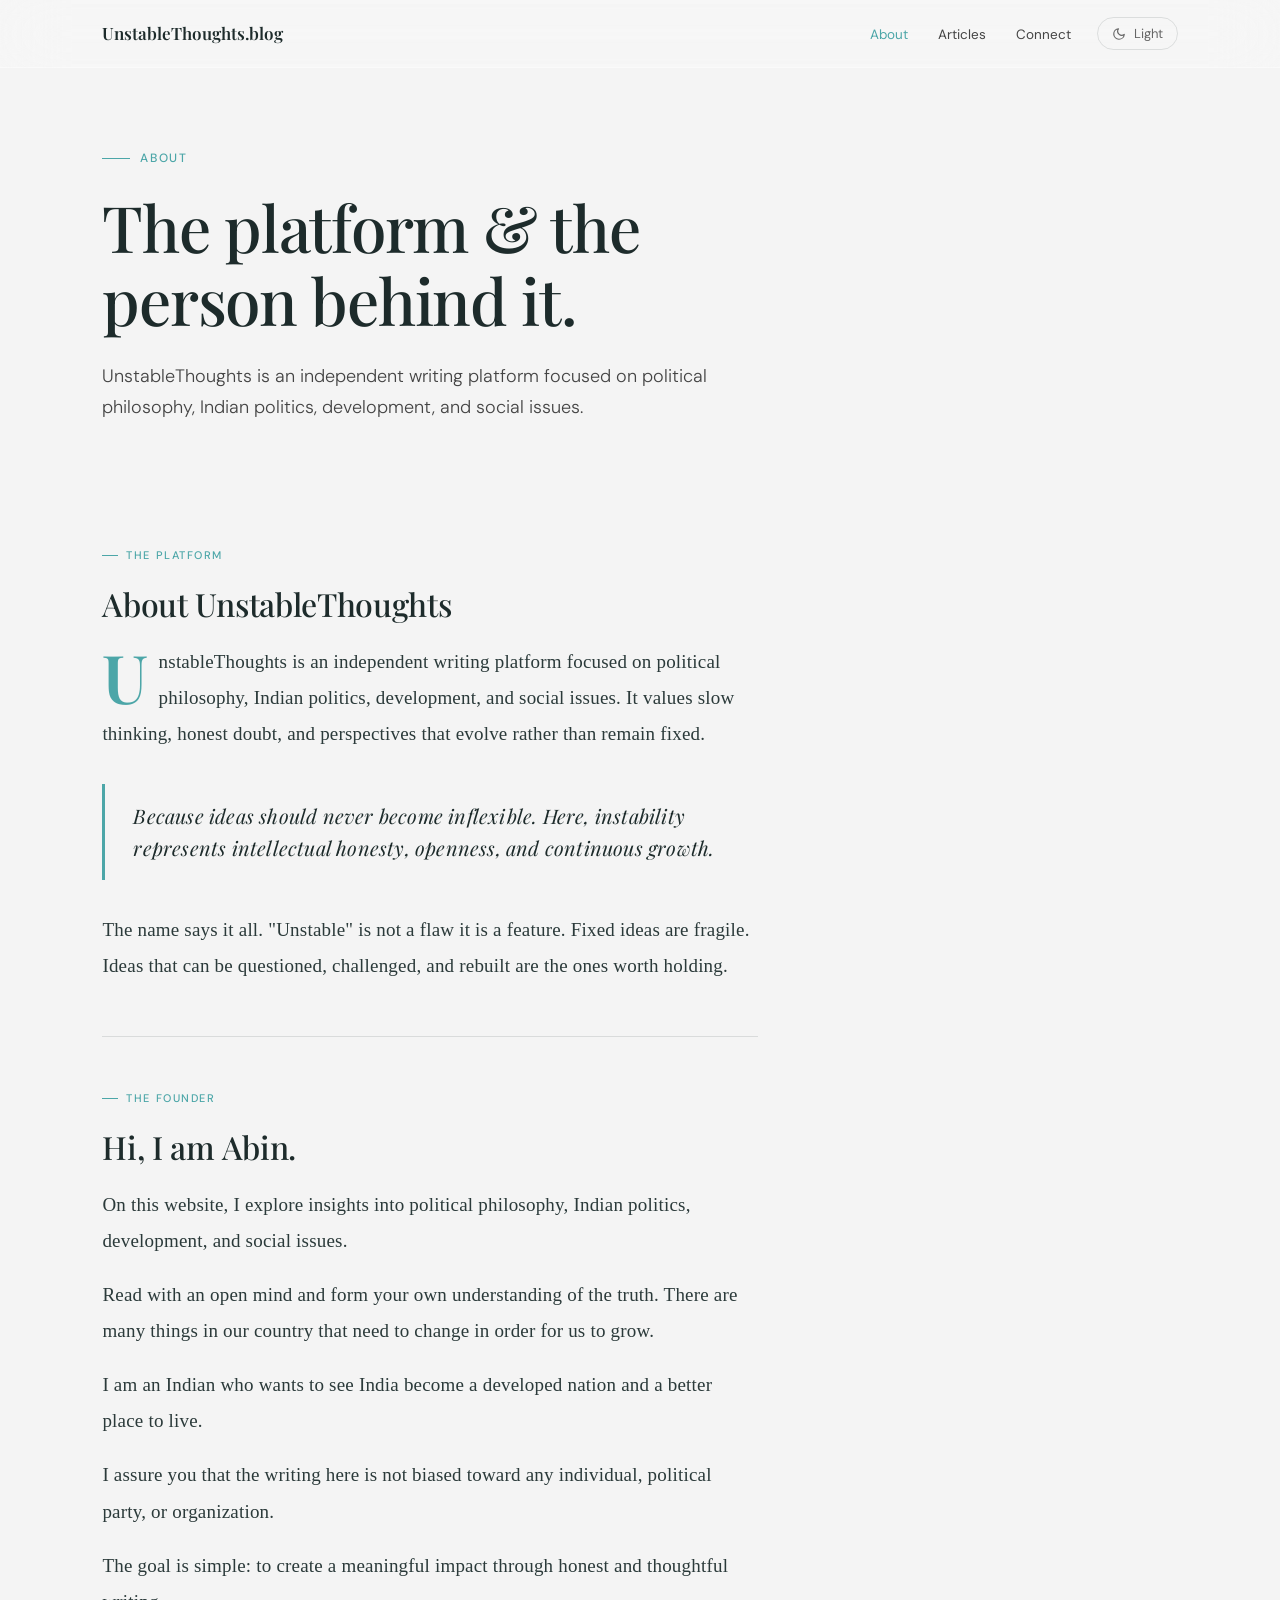
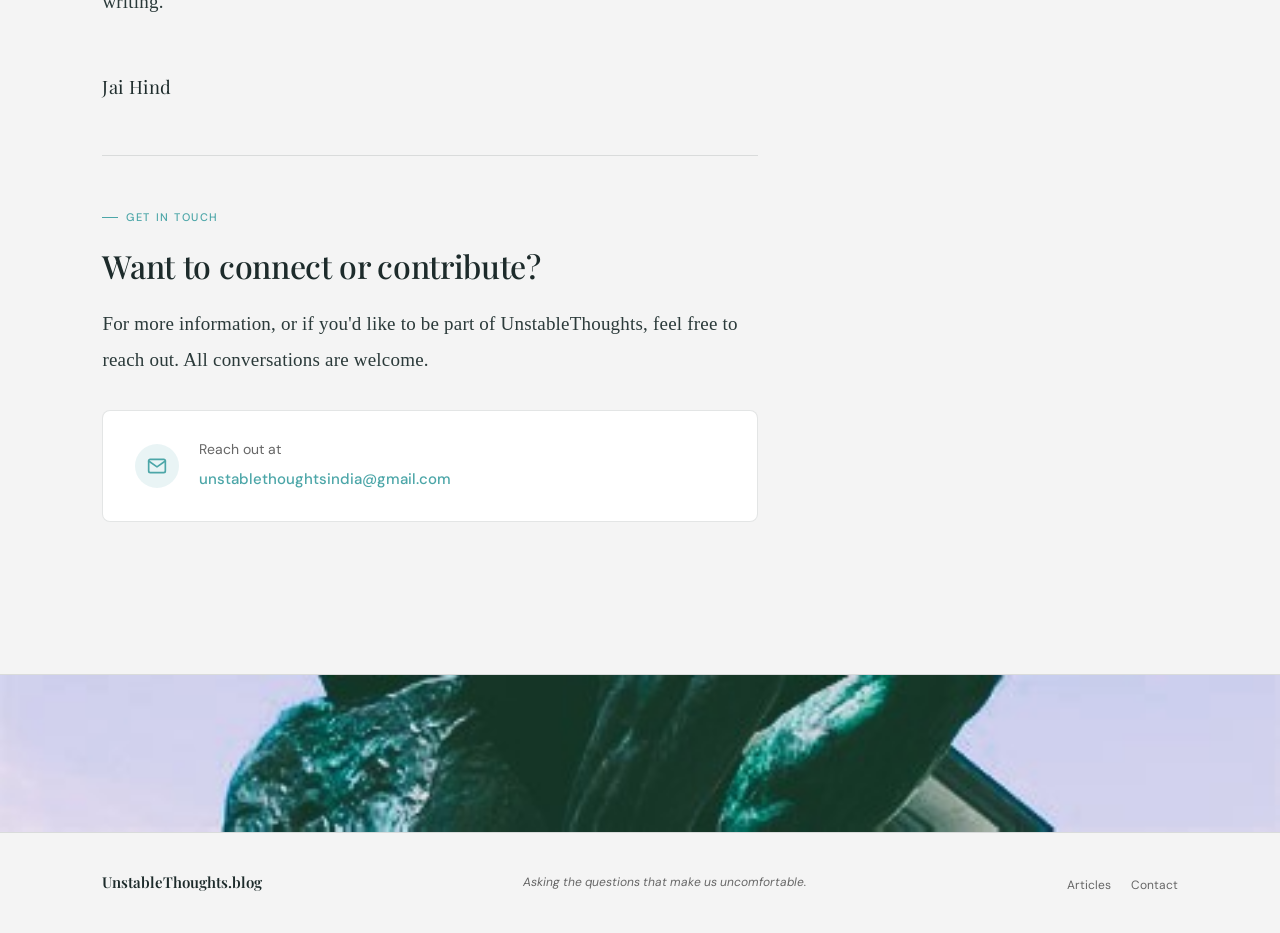
==== commit 651b5733: "Update About-Untablethoughts-and-Author.html" ====
--- a/About-Untablethoughts-and-Author.html
+++ b/About-Untablethoughts-and-Author.html
@@ -381,7 +381,7 @@
 /* Closing signature */
 .signature {
   margin-top: 40px;
-  padding-top: 15px;
+  padding-top: 10px;
   font-family: 'Playfair Display', serif;
   font-size: 1.15rem;
   font-weight: 400;
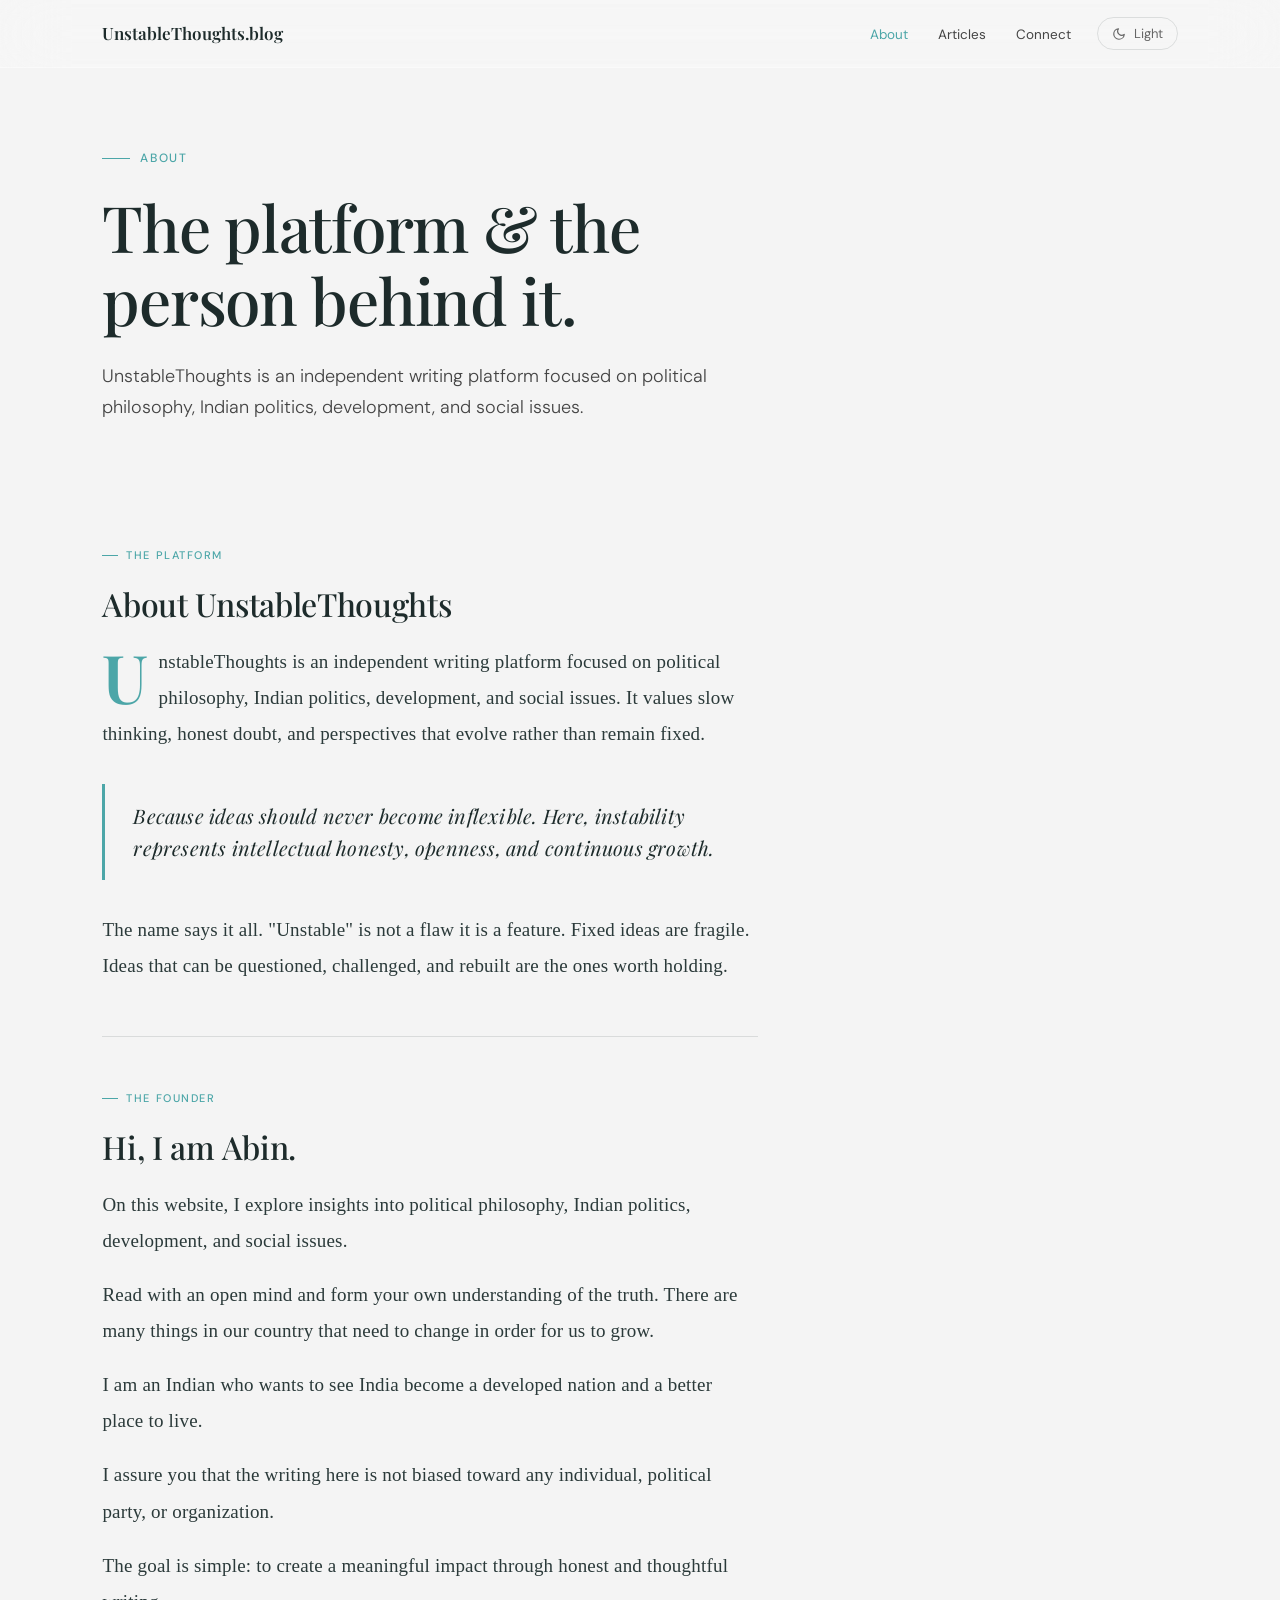
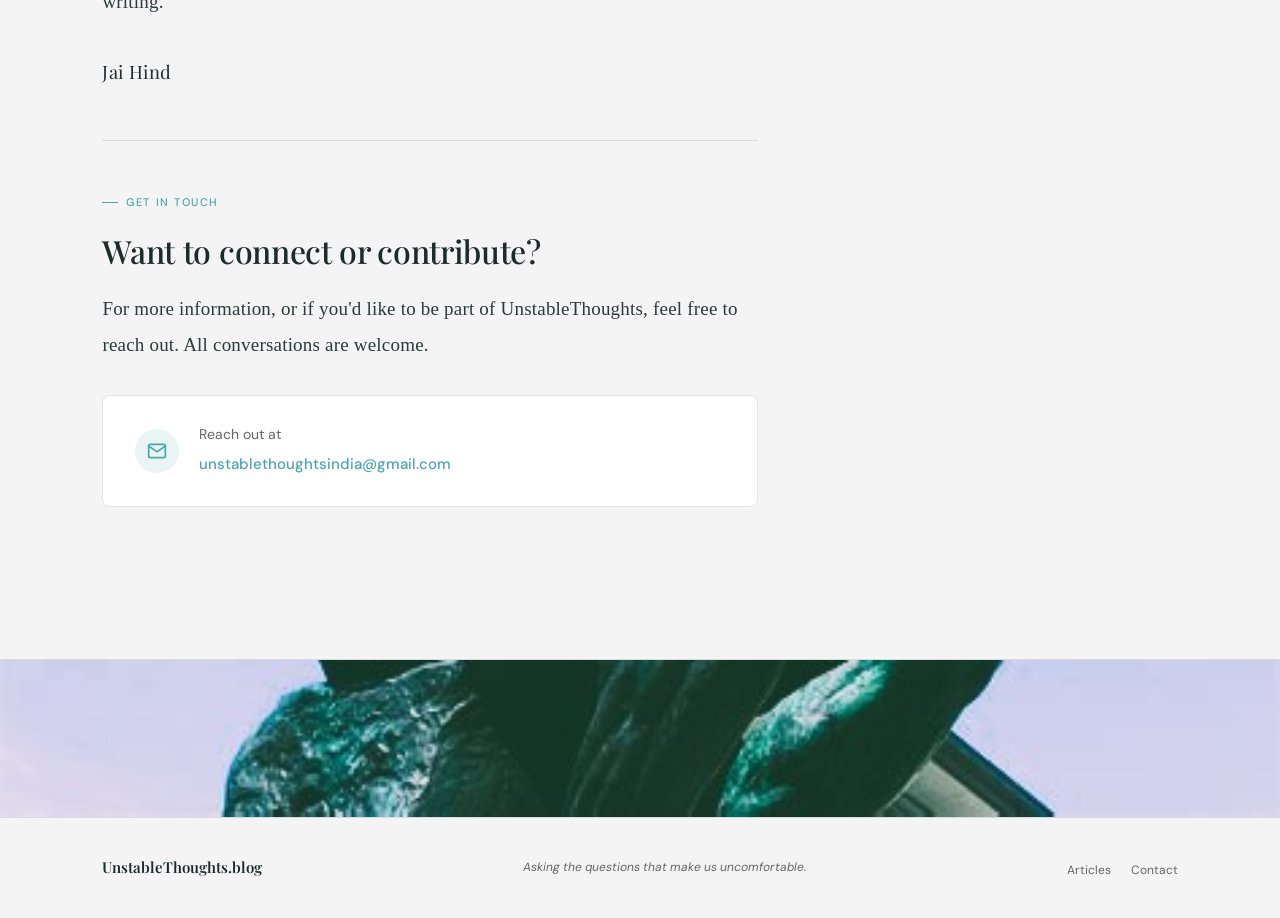
==== commit a729814a: "Update About-Untablethoughts-and-Author.html" ====
--- a/About-Untablethoughts-and-Author.html
+++ b/About-Untablethoughts-and-Author.html
@@ -380,7 +380,7 @@
 
 /* Closing signature */
 .signature {
-  margin-top: 40px;
+  margin-top: 25px;
   padding-top: 10px;
   font-family: 'Playfair Display', serif;
   font-size: 1.15rem;
